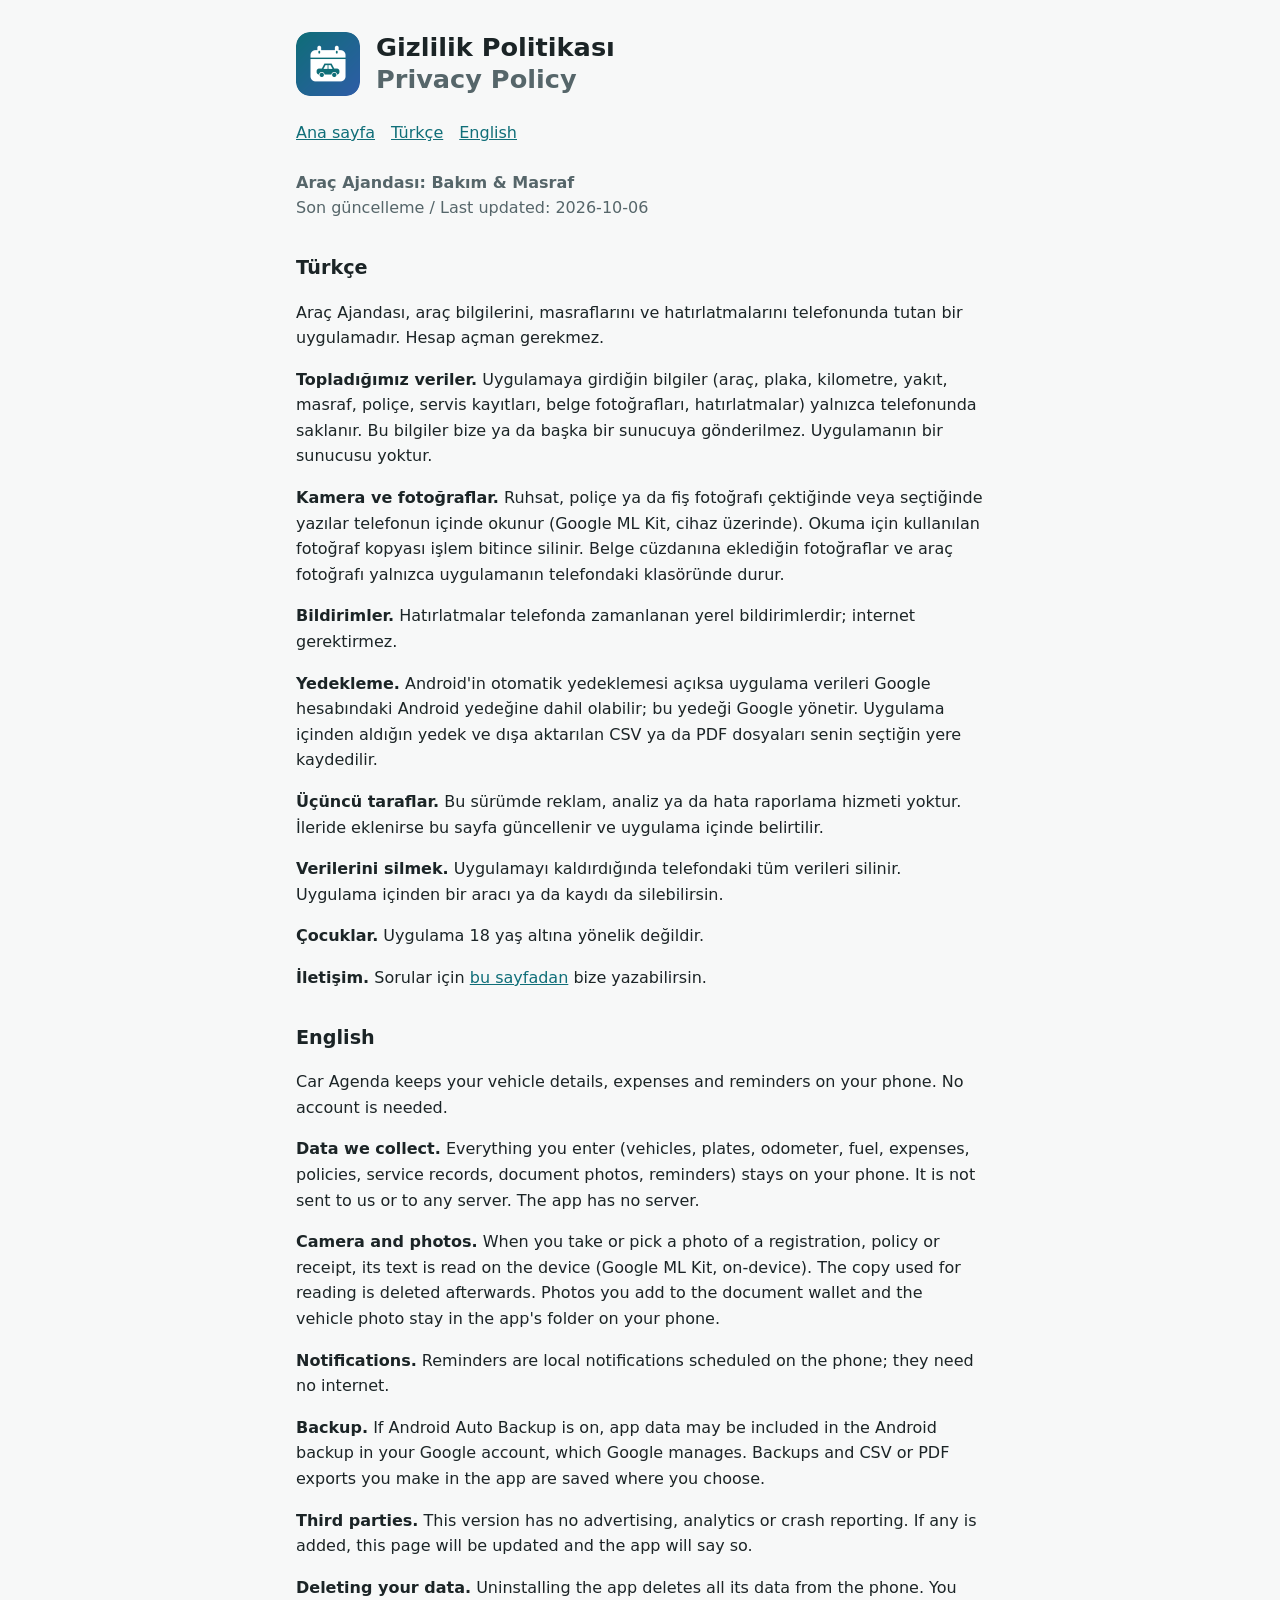
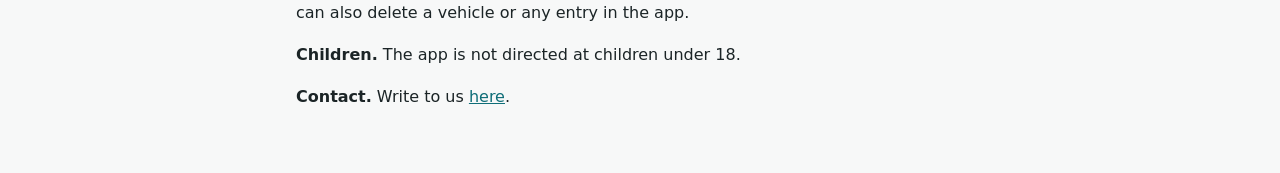
==== privacy.html @ 0fa8fcc1 "Add the app page, privacy policy and published rules Co-Authored-By: Claude Opus 5.5 (1M context) <n" ====
<!doctype html>
<html lang="tr">
<head>
<meta charset="utf-8">
<meta name="viewport" content="width=device-width, initial-scale=1">
<title>Gizlilik Politikası</title>
<meta name="description" content="Araç Ajandası: Bakım &amp; Masraf gizlilik politikası / privacy policy.">
<link rel="icon" href="assets/icon.png">
<link rel="stylesheet" href="assets/style.css">
</head>
<body>
<main>
  <header>
    <img src="assets/icon.png" alt="">
    <h1>Gizlilik Politikası<br><span class="muted">Privacy Policy</span></h1>
  </header>
  <nav><a href="./">Ana sayfa</a><a href="#tr">Türkçe</a><a href="#en">English</a></nav>
  <p class="muted"><strong>Araç Ajandası: Bakım &amp; Masraf</strong><br>Son güncelleme / Last updated: 2026-10-06</p>

  <h2 id="tr">Türkçe</h2>
  <p>Araç Ajandası, araç bilgilerini, masraflarını ve hatırlatmalarını telefonunda tutan bir uygulamadır. Hesap açman gerekmez.</p>
  <p><strong>Topladığımız veriler.</strong> Uygulamaya girdiğin bilgiler (araç, plaka, kilometre, yakıt, masraf, poliçe, servis kayıtları, belge fotoğrafları, hatırlatmalar) yalnızca telefonunda saklanır. Bu bilgiler bize ya da başka bir sunucuya gönderilmez. Uygulamanın bir sunucusu yoktur.</p>
  <p><strong>Kamera ve fotoğraflar.</strong> Ruhsat, poliçe ya da fiş fotoğrafı çektiğinde veya seçtiğinde yazılar telefonun içinde okunur (Google ML Kit, cihaz üzerinde). Okuma için kullanılan fotoğraf kopyası işlem bitince silinir. Belge cüzdanına eklediğin fotoğraflar ve araç fotoğrafı yalnızca uygulamanın telefondaki klasöründe durur.</p>
  <p><strong>Bildirimler.</strong> Hatırlatmalar telefonda zamanlanan yerel bildirimlerdir; internet gerektirmez.</p>
  <p><strong>Yedekleme.</strong> Android'in otomatik yedeklemesi açıksa uygulama verileri Google hesabındaki Android yedeğine dahil olabilir; bu yedeği Google yönetir. Uygulama içinden aldığın yedek ve dışa aktarılan CSV ya da PDF dosyaları senin seçtiğin yere kaydedilir.</p>
  <p><strong>Üçüncü taraflar.</strong> Bu sürümde reklam, analiz ya da hata raporlama hizmeti yoktur. İleride eklenirse bu sayfa güncellenir ve uygulama içinde belirtilir.</p>
  <p><strong>Verilerini silmek.</strong> Uygulamayı kaldırdığında telefondaki tüm verileri silinir. Uygulama içinden bir aracı ya da kaydı da silebilirsin.</p>
  <p><strong>Çocuklar.</strong> Uygulama 18 yaş altına yönelik değildir.</p>
  <p><strong>İletişim.</strong> Sorular için <a href="https://github.com/kaanonur/car-agenda-site/issues">bu sayfadan</a> bize yazabilirsin.</p>

  <h2 id="en">English</h2>
  <p>Car Agenda keeps your vehicle details, expenses and reminders on your phone. No account is needed.</p>
  <p><strong>Data we collect.</strong> Everything you enter (vehicles, plates, odometer, fuel, expenses, policies, service records, document photos, reminders) stays on your phone. It is not sent to us or to any server. The app has no server.</p>
  <p><strong>Camera and photos.</strong> When you take or pick a photo of a registration, policy or receipt, its text is read on the device (Google ML Kit, on-device). The copy used for reading is deleted afterwards. Photos you add to the document wallet and the vehicle photo stay in the app's folder on your phone.</p>
  <p><strong>Notifications.</strong> Reminders are local notifications scheduled on the phone; they need no internet.</p>
  <p><strong>Backup.</strong> If Android Auto Backup is on, app data may be included in the Android backup in your Google account, which Google manages. Backups and CSV or PDF exports you make in the app are saved where you choose.</p>
  <p><strong>Third parties.</strong> This version has no advertising, analytics or crash reporting. If any is added, this page will be updated and the app will say so.</p>
  <p><strong>Deleting your data.</strong> Uninstalling the app deletes all its data from the phone. You can also delete a vehicle or any entry in the app.</p>
  <p><strong>Children.</strong> The app is not directed at children under 18.</p>
  <p><strong>Contact.</strong> Write to us <a href="https://github.com/kaanonur/car-agenda-site/issues">here</a>.</p>
</main>
</body>
</html>
---- assets/style.css ----
:root {
  --bg: #f7f8f8;
  --surface: #ffffff;
  --text: #1b2426;
  --muted: #56666a;
  --accent: #0f6e78;
  --border: #dde3e4;
}
@media (prefers-color-scheme: dark) {
  :root {
    --bg: #111718;
    --surface: #182022;
    --text: #e6ecec;
    --muted: #9aaaad;
    --accent: #5fbcc6;
    --border: #2a3537;
  }
}
* { box-sizing: border-box; }
body {
  margin: 0;
  background: var(--bg);
  color: var(--text);
  font: 16px/1.6 system-ui, -apple-system, "Segoe UI", Roboto, sans-serif;
}
main { max-width: 720px; margin: 0 auto; padding: 32px 16px 48px; }
header { display: flex; align-items: center; gap: 16px; margin-bottom: 24px; }
header img { width: 64px; height: 64px; border-radius: 14px; }
h1 { font-size: 1.6rem; line-height: 1.25; margin: 0; }
h2 { font-size: 1.2rem; margin: 32px 0 8px; }
p, li { color: var(--text); }
.muted { color: var(--muted); }
a { color: var(--accent); }
nav { display: flex; flex-wrap: wrap; gap: 8px 16px; margin: 0 0 24px; }
.card {
  background: var(--surface);
  border: 1px solid var(--border);
  border-radius: 12px;
  padding: 16px 20px;
}
ul { padding-left: 20px; }
footer { margin-top: 40px; font-size: 0.9rem; color: var(--muted); }
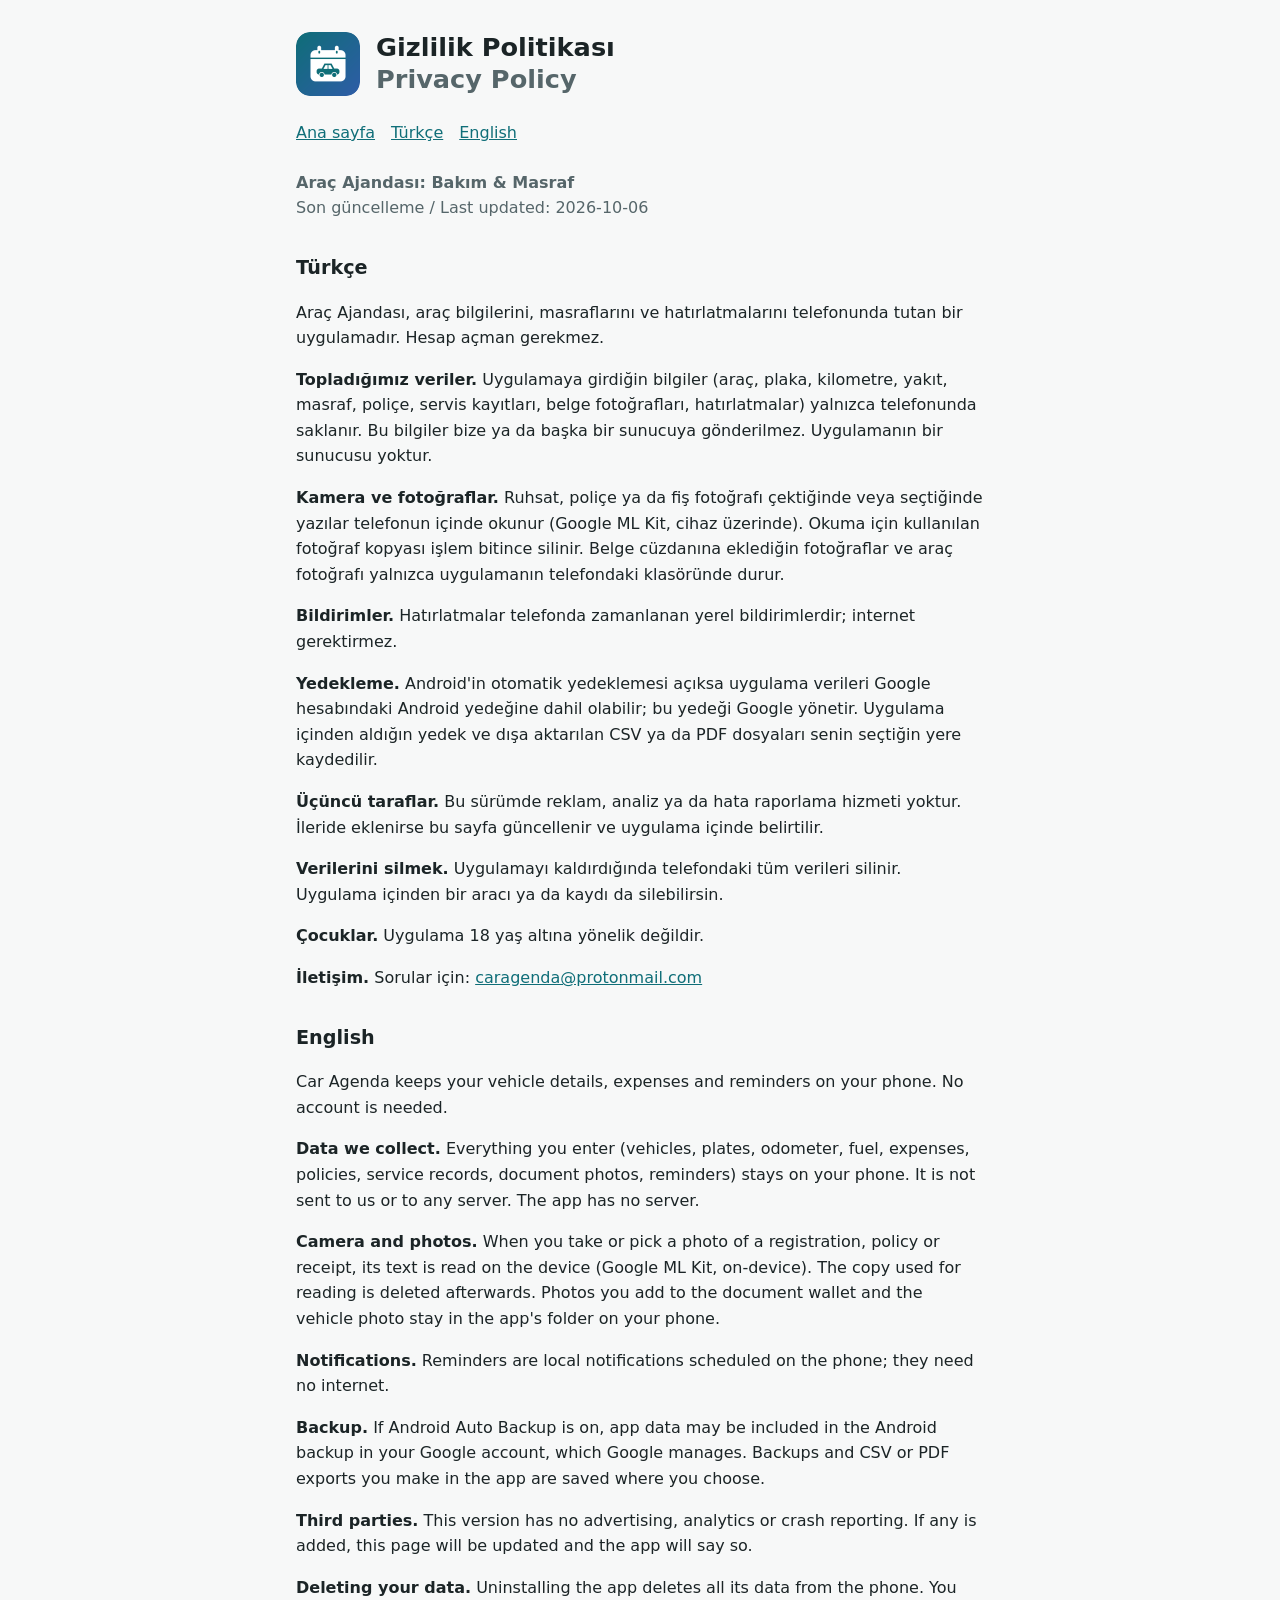
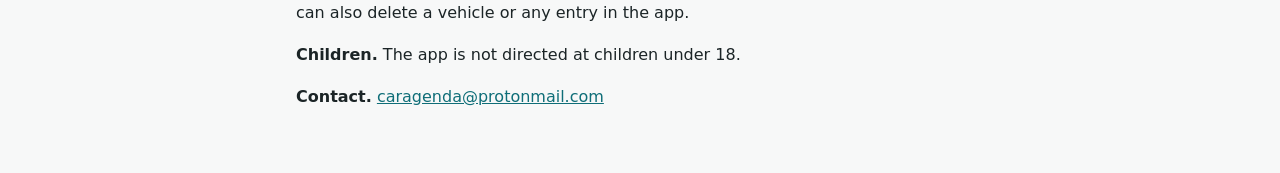
==== commit b3a01bd8: "Add the support email Co-Authored-By: Claude Opus 5.5 (1M context) <noreply@anthropic.com> Claude-Se" ====
--- a/privacy.html
+++ b/privacy.html
@@ -26,7 +26,7 @@
   <p><strong>Üçüncü taraflar.</strong> Bu sürümde reklam, analiz ya da hata raporlama hizmeti yoktur. İleride eklenirse bu sayfa güncellenir ve uygulama içinde belirtilir.</p>
   <p><strong>Verilerini silmek.</strong> Uygulamayı kaldırdığında telefondaki tüm verileri silinir. Uygulama içinden bir aracı ya da kaydı da silebilirsin.</p>
   <p><strong>Çocuklar.</strong> Uygulama 18 yaş altına yönelik değildir.</p>
-  <p><strong>İletişim.</strong> Sorular için <a href="https://github.com/kaanonur/car-agenda-site/issues">bu sayfadan</a> bize yazabilirsin.</p>
+  <p><strong>İletişim.</strong> Sorular için: <a href="mailto:caragenda@protonmail.com">caragenda@protonmail.com</a></p>
 
   <h2 id="en">English</h2>
   <p>Car Agenda keeps your vehicle details, expenses and reminders on your phone. No account is needed.</p>
@@ -37,7 +37,7 @@
   <p><strong>Third parties.</strong> This version has no advertising, analytics or crash reporting. If any is added, this page will be updated and the app will say so.</p>
   <p><strong>Deleting your data.</strong> Uninstalling the app deletes all its data from the phone. You can also delete a vehicle or any entry in the app.</p>
   <p><strong>Children.</strong> The app is not directed at children under 18.</p>
-  <p><strong>Contact.</strong> Write to us <a href="https://github.com/kaanonur/car-agenda-site/issues">here</a>.</p>
+  <p><strong>Contact.</strong> <a href="mailto:caragenda@protonmail.com">caragenda@protonmail.com</a></p>
 </main>
 </body>
 </html>
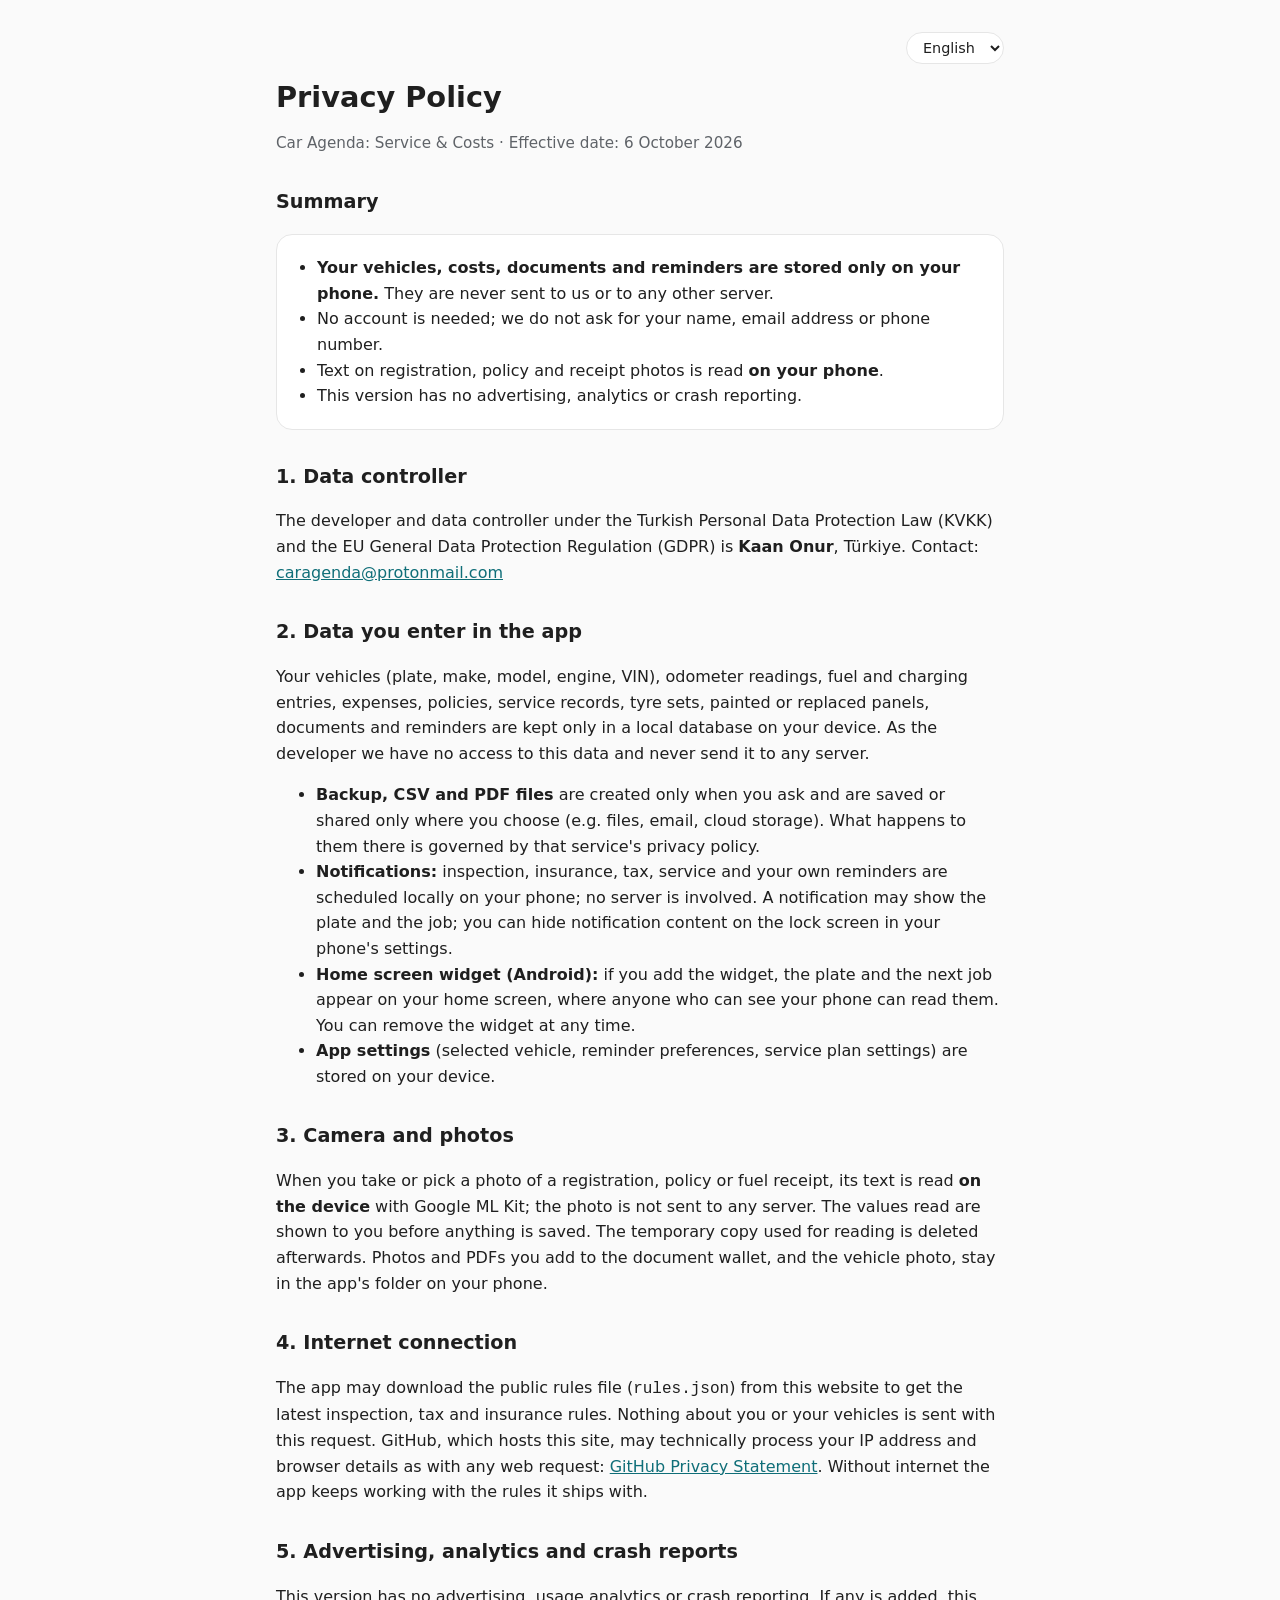
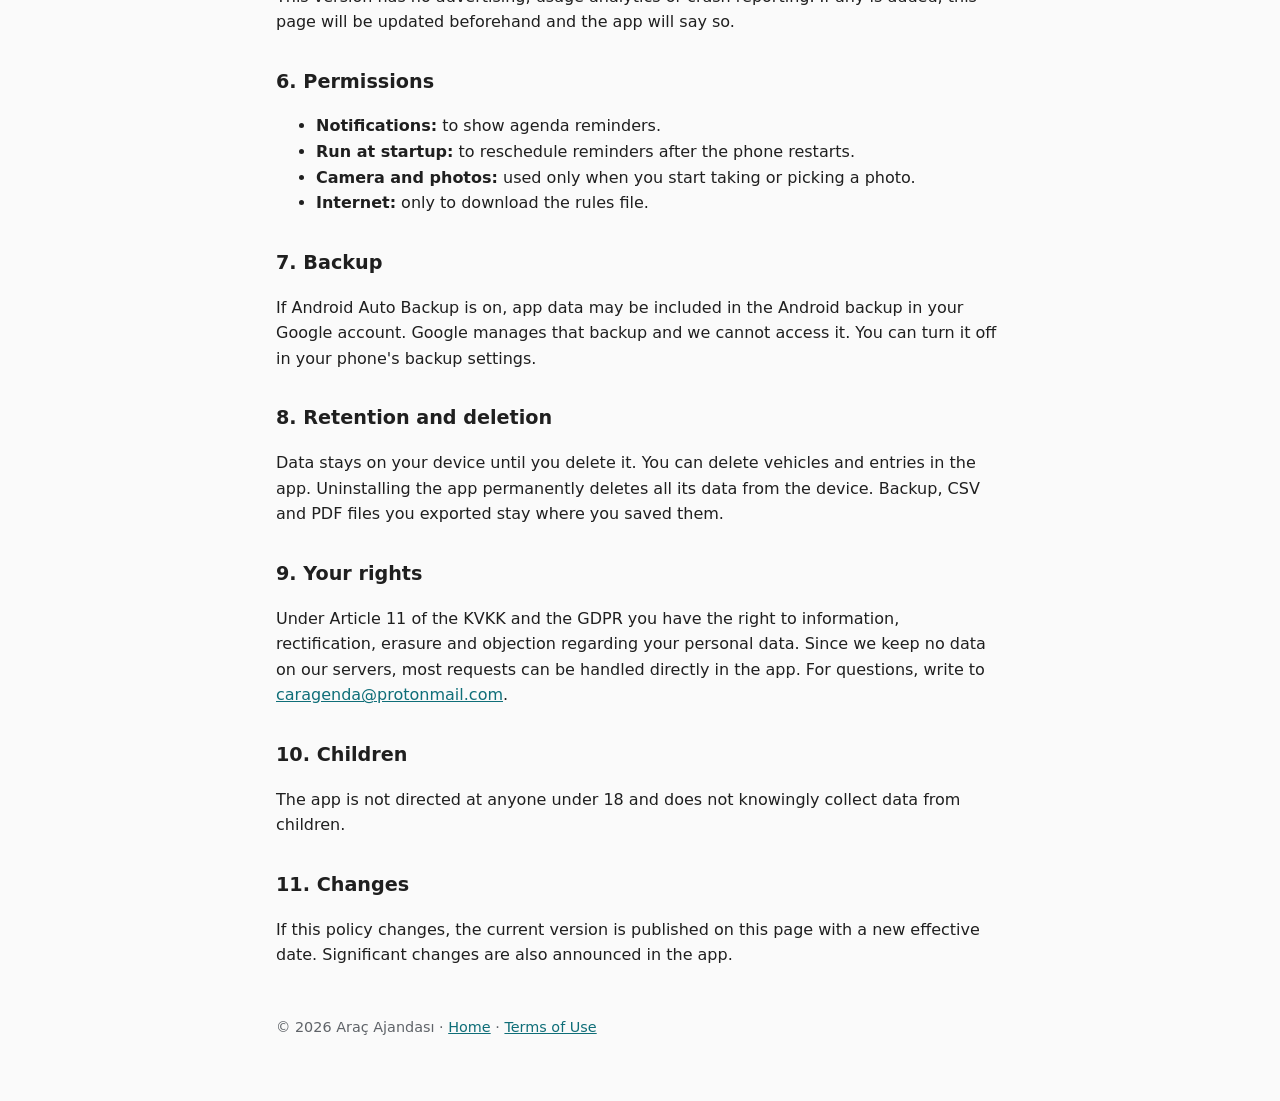
==== commit a56b5d9a: "Match the Pressure Diary site layout and add terms of use Co-Authored-By: Claude Opus 5.5 (1M contex" ====
--- a/privacy.html
+++ b/privacy.html
@@ -1,43 +1,170 @@
 <!doctype html>
-<html lang="tr">
+<html lang="tr" data-title-tr="Gizlilik Politikası — Araç Ajandası" data-title-en="Privacy Policy — Car Agenda">
 <head>
-<meta charset="utf-8">
-<meta name="viewport" content="width=device-width, initial-scale=1">
-<title>Gizlilik Politikası</title>
-<meta name="description" content="Araç Ajandası: Bakım &amp; Masraf gizlilik politikası / privacy policy.">
-<link rel="icon" href="assets/icon.png">
-<link rel="stylesheet" href="assets/style.css">
+  <meta charset="utf-8">
+  <meta name="viewport" content="width=device-width, initial-scale=1">
+  <title>Gizlilik Politikası · Privacy Policy — Araç Ajandası / Car Agenda</title>
+  <link rel="icon" href="icon.png">
+  <link rel="stylesheet" href="style.css">
+  <script src="lang.js" defer></script>
 </head>
 <body>
 <main>
-  <header>
-    <img src="assets/icon.png" alt="">
-    <h1>Gizlilik Politikası<br><span class="muted">Privacy Policy</span></h1>
-  </header>
-  <nav><a href="./">Ana sayfa</a><a href="#tr">Türkçe</a><a href="#en">English</a></nav>
-  <p class="muted"><strong>Araç Ajandası: Bakım &amp; Masraf</strong><br>Son güncelleme / Last updated: 2026-10-06</p>
+  <div class="topbar">
+    <select class="lang-select" data-lang-select aria-label="Language / Dil">
+      <option value="tr">Türkçe</option>
+      <option value="en">English</option>
+    </select>
+  </div>
+  <h1><span data-lang="tr">Gizlilik Politikası</span><span data-lang="en">Privacy Policy</span></h1>
+  <p class="muted" data-lang="tr">Araç Ajandası: Bakım &amp; Masraf · Yürürlük tarihi: 06.10.2026</p>
+  <p class="muted" data-lang="en">Car Agenda: Service &amp; Costs · Effective date: 6 October 2026</p>
 
-  <h2 id="tr">Türkçe</h2>
-  <p>Araç Ajandası, araç bilgilerini, masraflarını ve hatırlatmalarını telefonunda tutan bir uygulamadır. Hesap açman gerekmez.</p>
-  <p><strong>Topladığımız veriler.</strong> Uygulamaya girdiğin bilgiler (araç, plaka, kilometre, yakıt, masraf, poliçe, servis kayıtları, belge fotoğrafları, hatırlatmalar) yalnızca telefonunda saklanır. Bu bilgiler bize ya da başka bir sunucuya gönderilmez. Uygulamanın bir sunucusu yoktur.</p>
-  <p><strong>Kamera ve fotoğraflar.</strong> Ruhsat, poliçe ya da fiş fotoğrafı çektiğinde veya seçtiğinde yazılar telefonun içinde okunur (Google ML Kit, cihaz üzerinde). Okuma için kullanılan fotoğraf kopyası işlem bitince silinir. Belge cüzdanına eklediğin fotoğraflar ve araç fotoğrafı yalnızca uygulamanın telefondaki klasöründe durur.</p>
-  <p><strong>Bildirimler.</strong> Hatırlatmalar telefonda zamanlanan yerel bildirimlerdir; internet gerektirmez.</p>
-  <p><strong>Yedekleme.</strong> Android'in otomatik yedeklemesi açıksa uygulama verileri Google hesabındaki Android yedeğine dahil olabilir; bu yedeği Google yönetir. Uygulama içinden aldığın yedek ve dışa aktarılan CSV ya da PDF dosyaları senin seçtiğin yere kaydedilir.</p>
-  <p><strong>Üçüncü taraflar.</strong> Bu sürümde reklam, analiz ya da hata raporlama hizmeti yoktur. İleride eklenirse bu sayfa güncellenir ve uygulama içinde belirtilir.</p>
-  <p><strong>Verilerini silmek.</strong> Uygulamayı kaldırdığında telefondaki tüm verileri silinir. Uygulama içinden bir aracı ya da kaydı da silebilirsin.</p>
-  <p><strong>Çocuklar.</strong> Uygulama 18 yaş altına yönelik değildir.</p>
-  <p><strong>İletişim.</strong> Sorular için: <a href="mailto:caragenda@protonmail.com">caragenda@protonmail.com</a></p>
+  <!-- ===================================================== TÜRKÇE -->
+  <section id="tr" data-lang="tr">
+    <h2>Özet</h2>
+    <div class="card">
+      <ul>
+        <li><strong>Araç bilgilerin, masrafların, belgelerin ve hatırlatmaların yalnızca telefonunda saklanır.</strong> Bize veya başka bir sunucuya gönderilmez.</li>
+        <li>Hesap açman gerekmez; adını, e-postanı veya telefon numaranı istemeyiz.</li>
+        <li>Ruhsat, poliçe ve fiş fotoğraflarındaki yazılar <strong>telefonunun içinde</strong> okunur.</li>
+        <li>Bu sürümde reklam, analiz veya hata raporlama hizmeti yoktur.</li>
+      </ul>
+    </div>
 
-  <h2 id="en">English</h2>
-  <p>Car Agenda keeps your vehicle details, expenses and reminders on your phone. No account is needed.</p>
-  <p><strong>Data we collect.</strong> Everything you enter (vehicles, plates, odometer, fuel, expenses, policies, service records, document photos, reminders) stays on your phone. It is not sent to us or to any server. The app has no server.</p>
-  <p><strong>Camera and photos.</strong> When you take or pick a photo of a registration, policy or receipt, its text is read on the device (Google ML Kit, on-device). The copy used for reading is deleted afterwards. Photos you add to the document wallet and the vehicle photo stay in the app's folder on your phone.</p>
-  <p><strong>Notifications.</strong> Reminders are local notifications scheduled on the phone; they need no internet.</p>
-  <p><strong>Backup.</strong> If Android Auto Backup is on, app data may be included in the Android backup in your Google account, which Google manages. Backups and CSV or PDF exports you make in the app are saved where you choose.</p>
-  <p><strong>Third parties.</strong> This version has no advertising, analytics or crash reporting. If any is added, this page will be updated and the app will say so.</p>
-  <p><strong>Deleting your data.</strong> Uninstalling the app deletes all its data from the phone. You can also delete a vehicle or any entry in the app.</p>
-  <p><strong>Children.</strong> The app is not directed at children under 18.</p>
-  <p><strong>Contact.</strong> <a href="mailto:caragenda@protonmail.com">caragenda@protonmail.com</a></p>
+    <h2>1. Veri sorumlusu</h2>
+    <p>Uygulamanın geliştiricisi ve 6698 sayılı Kişisel Verilerin Korunması Kanunu (KVKK) ile Avrupa Birliği Genel Veri Koruma Tüzüğü (GDPR) kapsamında veri sorumlusu:
+      <strong>Kaan Onur</strong>, Türkiye. İletişim: <a href="mailto:caragenda@protonmail.com">caragenda@protonmail.com</a></p>
+
+    <h2>2. Uygulamada girdiğin veriler</h2>
+    <p>Araçların (plaka, marka, model, motor, şasi numarası), kilometre okumaları, yakıt ve şarj kayıtları, masraflar, poliçeler, servis kayıtları, lastik takımları,
+      boya ve değişen parça bilgileri, belgeler ve hatırlatmalar yalnızca cihazındaki yerel veritabanında tutulur.
+      Geliştirici olarak bu verilere erişimimiz yoktur ve bunları hiçbir sunucuya göndermeyiz.</p>
+    <ul>
+      <li><strong>Yedek, CSV ve PDF dosyaları:</strong> Yalnızca sen oluşturduğunda ve senin seçtiğin yere (ör. dosyalar, e-posta, bulut depolama) kaydedilir veya paylaşılır.
+        Bu dosyaların sonrasında nasıl işlendiği, seçtiğin hizmetin kendi gizlilik politikasına tabidir.</li>
+      <li><strong>Bildirimler:</strong> Muayene, sigorta, vergi, bakım ve kendi hatırlatmaların telefonunda yerel olarak planlanır; bir sunucu kullanılmaz.
+        Bildirimde plaka ve işin adı görünebilir; kilit ekranında görünmesini telefonunun bildirim ayarlarından kapatabilirsin.</li>
+      <li><strong>Ana ekran widget'ı (Android):</strong> Widget'ı eklersen plaka ve sıradaki iş ana ekranında görünür; telefonunu görebilen herkes bu bilgiyi görebilir.
+        Widget'ı istediğin zaman kaldırabilirsin.</li>
+      <li><strong>Uygulama ayarları</strong> (seçili araç, hatırlatma tercihleri, bakım planı ayarları) cihazında saklanır.</li>
+    </ul>
+
+    <h2>3. Kamera ve fotoğraflar</h2>
+    <p>Ruhsat, poliçe ya da yakıt fişi fotoğrafı çektiğinde veya galeriden seçtiğinde, üzerindeki yazılar Google ML Kit ile <strong>cihaz üzerinde</strong> okunur; fotoğraf bir sunucuya gönderilmez.
+      Okunan değerler kaydedilmeden önce sana gösterilir. Okuma için kullanılan geçici kopya işlem bitince silinir.
+      Belge cüzdanına eklediğin fotoğraflar ve PDF'ler ile araç fotoğrafı yalnızca uygulamanın telefondaki klasöründe durur.</p>
+
+    <h2>4. İnternet bağlantısı</h2>
+    <p>Uygulama, muayene, vergi ve sigorta kurallarının güncel halini almak için bu web sitesindeki herkese açık kural dosyasını (<code>rules.json</code>) indirebilir.
+      Bu istek sırasında senden veya araçlarından hiçbir bilgi gönderilmez. Siteyi barındıran GitHub, her web isteğinde olduğu gibi IP adresini ve tarayıcı bilgisini teknik olarak işleyebilir:
+      <a href="https://docs.github.com/site-policy/privacy-policies/github-general-privacy-statement">GitHub Gizlilik Bildirimi</a>.
+      İnternet yoksa uygulama, içindeki kurallarla çalışmaya devam eder.</p>
+
+    <h2>5. Reklam, analiz ve hata raporları</h2>
+    <p>Bu sürümde reklam, kullanım analizi veya hata raporlama hizmeti yoktur. İleride eklenirse bu sayfa önceden güncellenir ve uygulama içinde duyurulur.</p>
+
+    <h2>6. İzinler</h2>
+    <ul>
+      <li><strong>Bildirimler:</strong> Ajanda hatırlatmalarını göstermek için.</li>
+      <li><strong>Yeniden başlatma sonrası çalışma:</strong> Telefon yeniden başladığında hatırlatmaları yeniden planlamak için.</li>
+      <li><strong>Kamera ve fotoğraflar:</strong> Yalnızca sen fotoğraf çekmeyi veya seçmeyi başlattığında kullanılır.</li>
+      <li><strong>İnternet:</strong> Yalnızca kural dosyasını indirmek için.</li>
+    </ul>
+
+    <h2>7. Yedekleme</h2>
+    <p>Android'in otomatik yedeklemesi açıksa uygulama verileri, Google hesabındaki Android yedeğine dahil olabilir; bu yedeği Google yönetir ve biz erişemeyiz.
+      Bunu telefonunun yedekleme ayarlarından kapatabilirsin.</p>
+
+    <h2>8. Saklama süresi ve silme</h2>
+    <p>Veriler sen silene kadar cihazında kalır. Araçları ve kayıtları uygulama içinden tek tek silebilirsin.
+      Uygulamayı kaldırdığında cihazdaki tüm uygulama verileri kalıcı olarak silinir. Senin dışa aktardığın yedek, CSV ve PDF dosyaları ise kaydettiğin yerde kalır.</p>
+
+    <h2>9. Hakların</h2>
+    <p>KVKK'nın 11. maddesi ve GDPR kapsamında kişisel verilerine ilişkin bilgi alma, düzeltme, silme ve itiraz haklarına sahipsin.
+      Verilerini sunucularımızda tutmadığımız için bu talepler çoğunlukla doğrudan uygulama içinden karşılanabilir.
+      Sorular için bize <a href="mailto:caragenda@protonmail.com">caragenda@protonmail.com</a> adresinden ulaşabilirsin.</p>
+
+    <h2>10. Çocuklar</h2>
+    <p>Uygulama 18 yaşından küçüklere yönelik değildir ve bilerek çocuklardan veri toplamaz.</p>
+
+    <h2>11. Değişiklikler</h2>
+    <p>Bu politika değişirse güncel hali bu sayfada yayınlanır ve yürürlük tarihi güncellenir. Önemli değişiklikler uygulama içinde de duyurulur.</p>
+  </section>
+
+  <!-- ===================================================== ENGLISH -->
+  <section id="en" data-lang="en">
+    <h2>Summary</h2>
+    <div class="card">
+      <ul>
+        <li><strong>Your vehicles, costs, documents and reminders are stored only on your phone.</strong> They are never sent to us or to any other server.</li>
+        <li>No account is needed; we do not ask for your name, email address or phone number.</li>
+        <li>Text on registration, policy and receipt photos is read <strong>on your phone</strong>.</li>
+        <li>This version has no advertising, analytics or crash reporting.</li>
+      </ul>
+    </div>
+
+    <h2>1. Data controller</h2>
+    <p>The developer and data controller under the Turkish Personal Data Protection Law (KVKK) and the EU General Data Protection Regulation (GDPR) is
+      <strong>Kaan Onur</strong>, Türkiye. Contact: <a href="mailto:caragenda@protonmail.com">caragenda@protonmail.com</a></p>
+
+    <h2>2. Data you enter in the app</h2>
+    <p>Your vehicles (plate, make, model, engine, VIN), odometer readings, fuel and charging entries, expenses, policies, service records, tyre sets,
+      painted or replaced panels, documents and reminders are kept only in a local database on your device.
+      As the developer we have no access to this data and never send it to any server.</p>
+    <ul>
+      <li><strong>Backup, CSV and PDF files</strong> are created only when you ask and are saved or shared only where you choose (e.g. files, email, cloud storage).
+        What happens to them there is governed by that service's privacy policy.</li>
+      <li><strong>Notifications:</strong> inspection, insurance, tax, service and your own reminders are scheduled locally on your phone; no server is involved.
+        A notification may show the plate and the job; you can hide notification content on the lock screen in your phone's settings.</li>
+      <li><strong>Home screen widget (Android):</strong> if you add the widget, the plate and the next job appear on your home screen, where anyone who can see your phone can read them.
+        You can remove the widget at any time.</li>
+      <li><strong>App settings</strong> (selected vehicle, reminder preferences, service plan settings) are stored on your device.</li>
+    </ul>
+
+    <h2>3. Camera and photos</h2>
+    <p>When you take or pick a photo of a registration, policy or fuel receipt, its text is read <strong>on the device</strong> with Google ML Kit; the photo is not sent to any server.
+      The values read are shown to you before anything is saved. The temporary copy used for reading is deleted afterwards.
+      Photos and PDFs you add to the document wallet, and the vehicle photo, stay in the app's folder on your phone.</p>
+
+    <h2>4. Internet connection</h2>
+    <p>The app may download the public rules file (<code>rules.json</code>) from this website to get the latest inspection, tax and insurance rules.
+      Nothing about you or your vehicles is sent with this request. GitHub, which hosts this site, may technically process your IP address and browser details as with any web request:
+      <a href="https://docs.github.com/site-policy/privacy-policies/github-general-privacy-statement">GitHub Privacy Statement</a>.
+      Without internet the app keeps working with the rules it ships with.</p>
+
+    <h2>5. Advertising, analytics and crash reports</h2>
+    <p>This version has no advertising, usage analytics or crash reporting. If any is added, this page will be updated beforehand and the app will say so.</p>
+
+    <h2>6. Permissions</h2>
+    <ul>
+      <li><strong>Notifications:</strong> to show agenda reminders.</li>
+      <li><strong>Run at startup:</strong> to reschedule reminders after the phone restarts.</li>
+      <li><strong>Camera and photos:</strong> used only when you start taking or picking a photo.</li>
+      <li><strong>Internet:</strong> only to download the rules file.</li>
+    </ul>
+
+    <h2>7. Backup</h2>
+    <p>If Android Auto Backup is on, app data may be included in the Android backup in your Google account. Google manages that backup and we cannot access it.
+      You can turn it off in your phone's backup settings.</p>
+
+    <h2>8. Retention and deletion</h2>
+    <p>Data stays on your device until you delete it. You can delete vehicles and entries in the app.
+      Uninstalling the app permanently deletes all its data from the device. Backup, CSV and PDF files you exported stay where you saved them.</p>
+
+    <h2>9. Your rights</h2>
+    <p>Under Article 11 of the KVKK and the GDPR you have the right to information, rectification, erasure and objection regarding your personal data.
+      Since we keep no data on our servers, most requests can be handled directly in the app.
+      For questions, write to <a href="mailto:caragenda@protonmail.com">caragenda@protonmail.com</a>.</p>
+
+    <h2>10. Children</h2>
+    <p>The app is not directed at anyone under 18 and does not knowingly collect data from children.</p>
+
+    <h2>11. Changes</h2>
+    <p>If this policy changes, the current version is published on this page with a new effective date. Significant changes are also announced in the app.</p>
+  </section>
+
+  <footer>© 2026 Araç Ajandası · <a href="./"><span data-lang="tr">Ana sayfa</span><span data-lang="en">Home</span></a> · <a href="terms.html"><span data-lang="tr">Kullanım Koşulları</span><span data-lang="en">Terms of Use</span></a></footer>
 </main>
 </body>
 </html>
--- a/style.css
+++ b/style.css
@@ -0,0 +1,56 @@
+:root {
+  --bg: #fafafa;
+  --surface: #ffffff;
+  --text: #1f1f1f;
+  --muted: #5f6368;
+  --accent: #0f6e78;
+  --border: #e6e6e6;
+}
+@media (prefers-color-scheme: dark) {
+  :root {
+    --bg: #121212;
+    --surface: #1e1e1e;
+    --text: #ececec;
+    --muted: #a8a8a8;
+    --accent: #5fbcc6;
+    --border: #2c2c2c;
+  }
+}
+* { box-sizing: border-box; }
+body {
+  margin: 0;
+  background: var(--bg);
+  color: var(--text);
+  font: 16px/1.6 system-ui, -apple-system, "Segoe UI", Roboto, sans-serif;
+}
+main { max-width: 760px; margin: 0 auto; padding: 32px 16px 64px; }
+a { color: var(--accent); }
+h1 { font-size: 1.8rem; line-height: 1.25; margin: 0 0 8px; }
+h2 { font-size: 1.2rem; margin: 32px 0 8px; }
+h3 { font-size: 1rem; margin: 20px 0 4px; }
+p, li { color: var(--text); }
+.muted { color: var(--muted); font-size: 0.95rem; }
+.card {
+  background: var(--surface);
+  border: 1px solid var(--border);
+  border-radius: 16px;
+  padding: 20px;
+  margin: 16px 0;
+}
+.app { display: flex; gap: 16px; align-items: center; }
+.app img { width: 72px; height: 72px; border-radius: 16px; flex: none; }
+.lang { display: flex; gap: 12px; margin: 16px 0 8px; font-size: 0.95rem; }
+table { width: 100%; border-collapse: collapse; font-size: 0.95rem; }
+th, td { text-align: left; padding: 8px; border-bottom: 1px solid var(--border); vertical-align: top; }
+footer { margin-top: 48px; color: var(--muted); font-size: 0.9rem; }
+.card > ul { margin: 0; padding-left: 20px; }
+
+/* One language at a time (see lang.js) */
+html[lang="tr"] [data-lang]:not([data-lang="tr"]) { display: none !important; }
+html[lang="en"] [data-lang]:not([data-lang="en"]) { display: none !important; }
+.topbar { display: flex; justify-content: flex-end; margin-bottom: 16px; }
+.lang-select {
+  font: inherit; font-size: 0.9rem; padding: 6px 12px; cursor: pointer;
+  border: 1px solid var(--border); border-radius: 999px;
+  background: var(--surface); color: var(--text);
+}
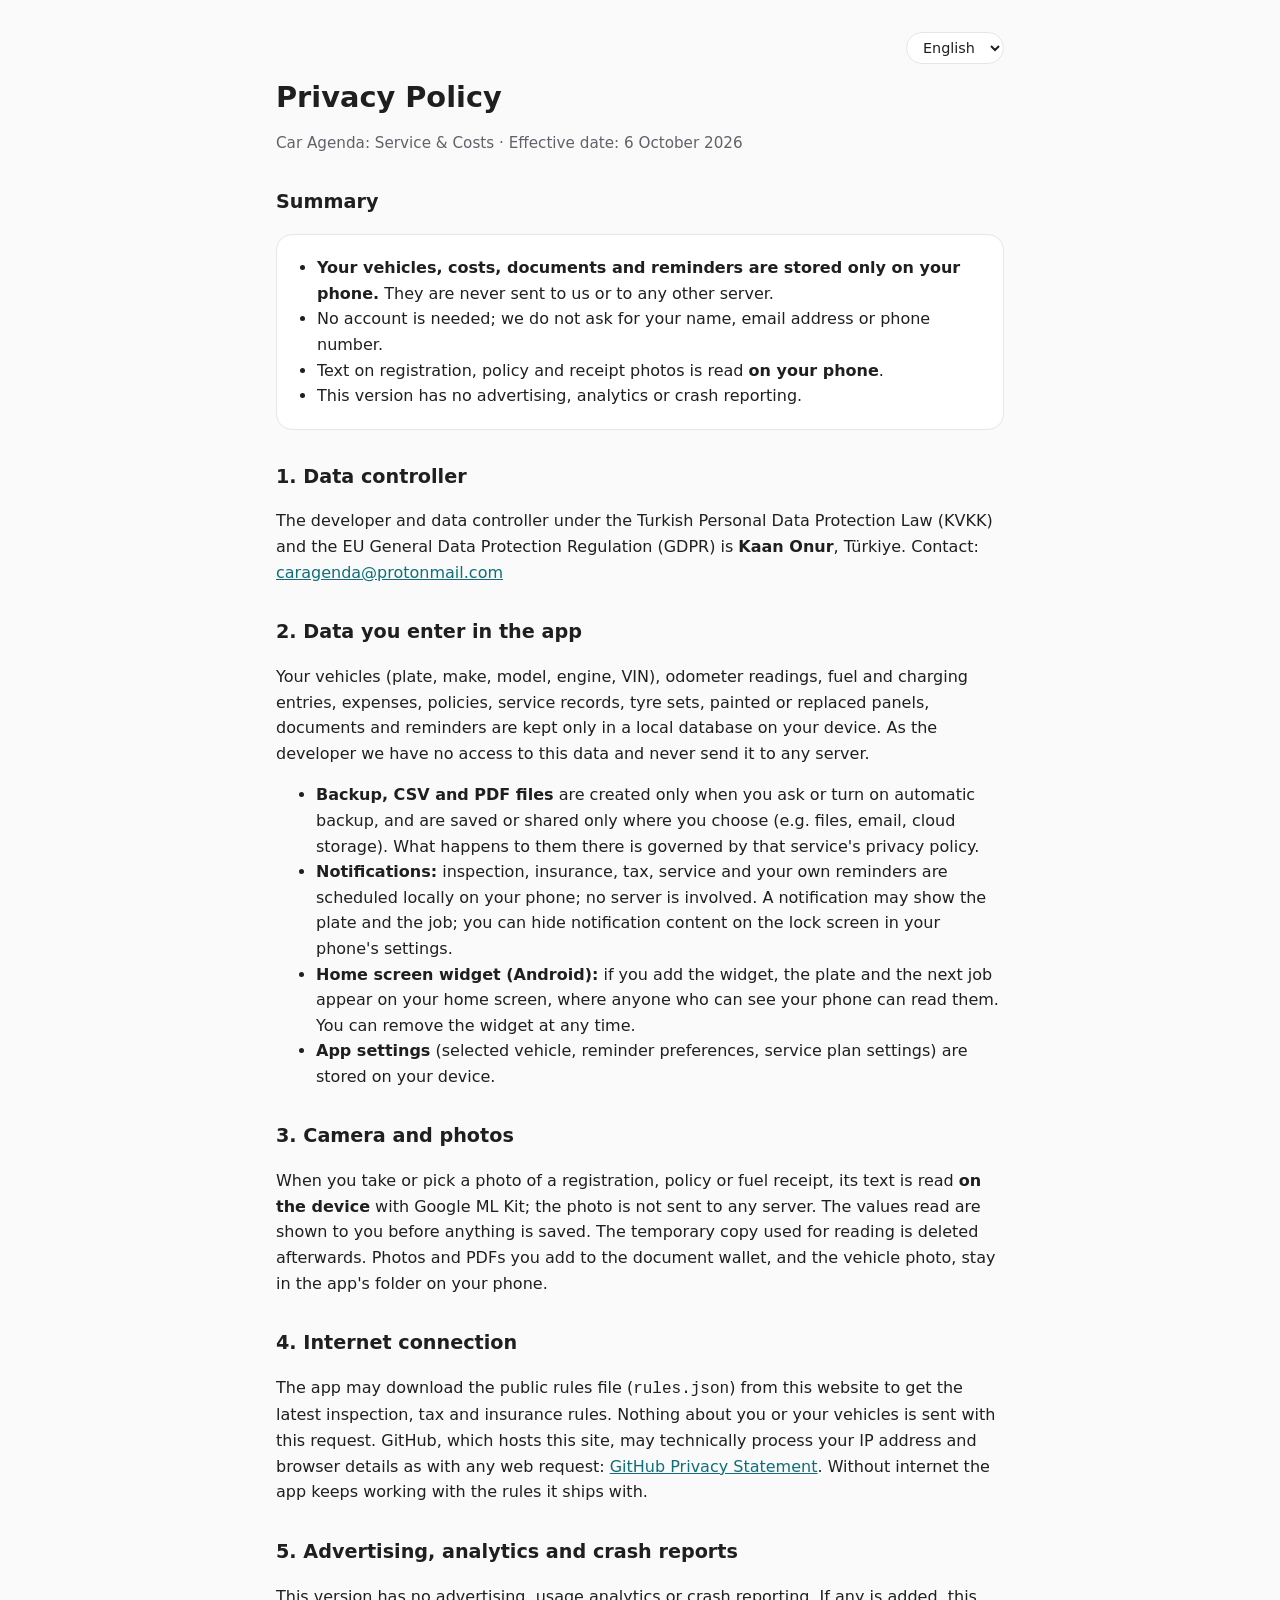
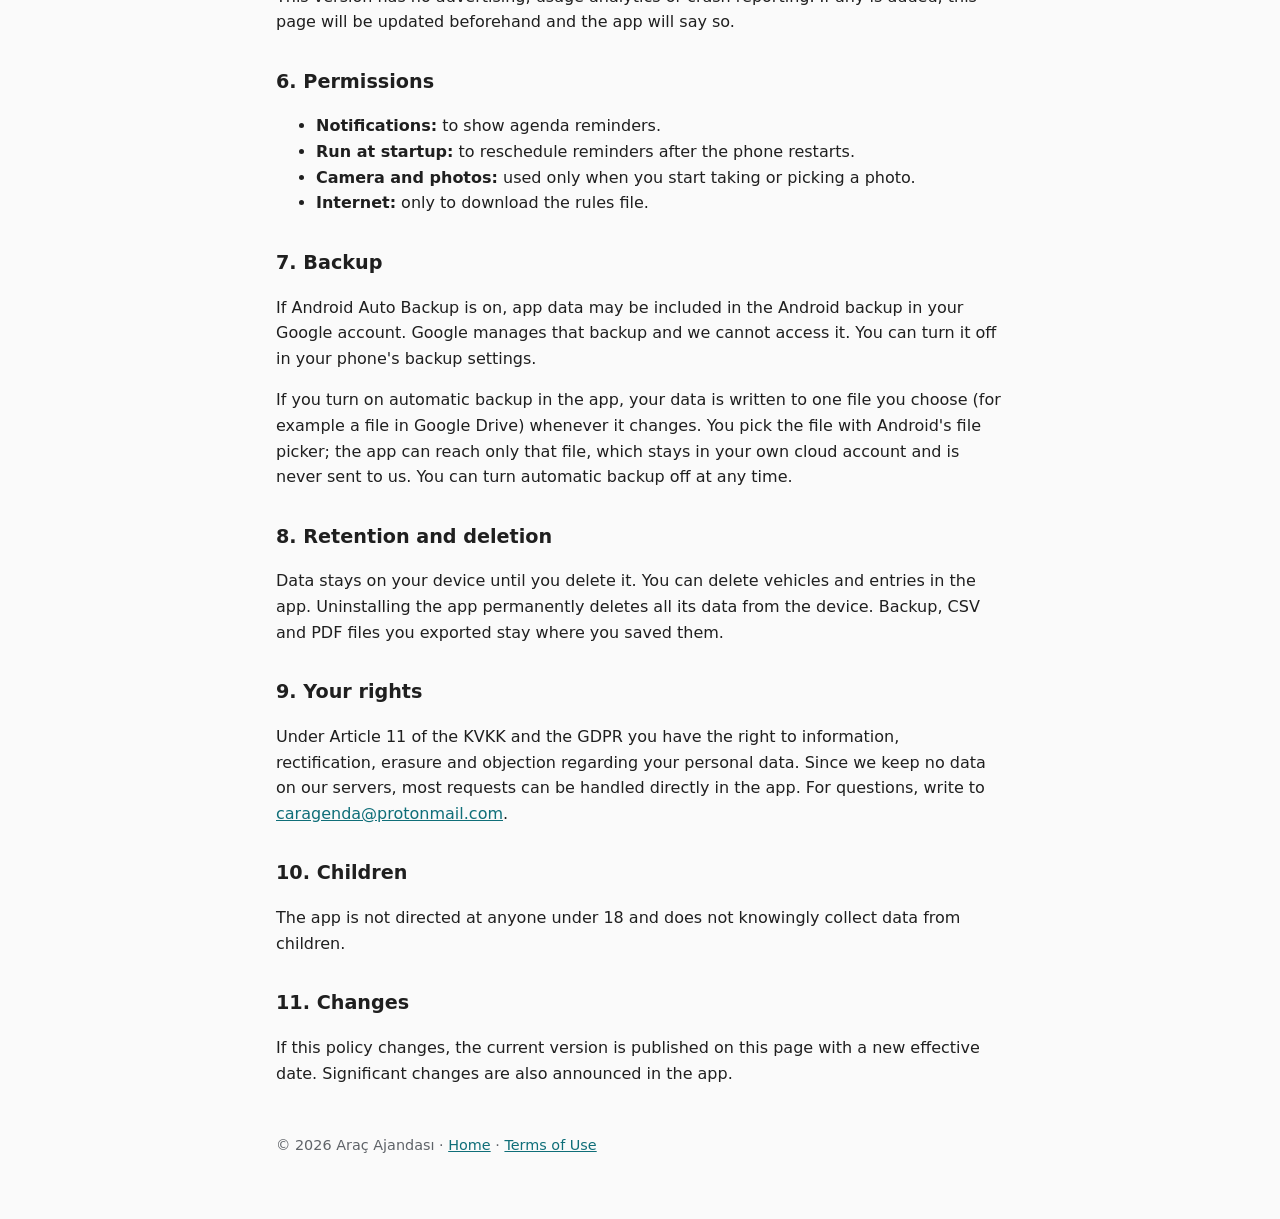
==== commit ff1761f5: "Describe the automatic backup in the privacy policy Co-Authored-By: Claude Opus 5.5 (1M context) <no" ====
--- a/privacy.html
+++ b/privacy.html
@@ -41,7 +41,7 @@
       boya ve değişen parça bilgileri, belgeler ve hatırlatmalar yalnızca cihazındaki yerel veritabanında tutulur.
       Geliştirici olarak bu verilere erişimimiz yoktur ve bunları hiçbir sunucuya göndermeyiz.</p>
     <ul>
-      <li><strong>Yedek, CSV ve PDF dosyaları:</strong> Yalnızca sen oluşturduğunda ve senin seçtiğin yere (ör. dosyalar, e-posta, bulut depolama) kaydedilir veya paylaşılır.
+      <li><strong>Yedek, CSV ve PDF dosyaları:</strong> Yalnızca sen oluşturduğunda ya da otomatik yedeği açtığında, senin seçtiğin yere (ör. dosyalar, e-posta, bulut depolama) kaydedilir veya paylaşılır.
         Bu dosyaların sonrasında nasıl işlendiği, seçtiğin hizmetin kendi gizlilik politikasına tabidir.</li>
       <li><strong>Bildirimler:</strong> Muayene, sigorta, vergi, bakım ve kendi hatırlatmaların telefonunda yerel olarak planlanır; bir sunucu kullanılmaz.
         Bildirimde plaka ve işin adı görünebilir; kilit ekranında görünmesini telefonunun bildirim ayarlarından kapatabilirsin.</li>
@@ -75,6 +75,8 @@
     <h2>7. Yedekleme</h2>
     <p>Android'in otomatik yedeklemesi açıksa uygulama verileri, Google hesabındaki Android yedeğine dahil olabilir; bu yedeği Google yönetir ve biz erişemeyiz.
       Bunu telefonunun yedekleme ayarlarından kapatabilirsin.</p>
+    <p>Uygulamadaki otomatik yedeği açarsan, verilerin değiştikçe senin seçtiğin tek bir dosyaya (ör. Google Drive'daki bir dosya) yazılır. Dosyayı Android'in dosya seçicisiyle sen seçersin;
+      uygulama yalnızca bu dosyaya erişir ve dosya senin bulut hesabında durur, bize gönderilmez. Otomatik yedeği istediğin zaman kapatabilirsin.</p>
 
     <h2>8. Saklama süresi ve silme</h2>
     <p>Veriler sen silene kadar cihazında kalır. Araçları ve kayıtları uygulama içinden tek tek silebilirsin.
@@ -113,7 +115,7 @@
       painted or replaced panels, documents and reminders are kept only in a local database on your device.
       As the developer we have no access to this data and never send it to any server.</p>
     <ul>
-      <li><strong>Backup, CSV and PDF files</strong> are created only when you ask and are saved or shared only where you choose (e.g. files, email, cloud storage).
+      <li><strong>Backup, CSV and PDF files</strong> are created only when you ask or turn on automatic backup, and are saved or shared only where you choose (e.g. files, email, cloud storage).
         What happens to them there is governed by that service's privacy policy.</li>
       <li><strong>Notifications:</strong> inspection, insurance, tax, service and your own reminders are scheduled locally on your phone; no server is involved.
         A notification may show the plate and the job; you can hide notification content on the lock screen in your phone's settings.</li>
@@ -147,6 +149,8 @@
     <h2>7. Backup</h2>
     <p>If Android Auto Backup is on, app data may be included in the Android backup in your Google account. Google manages that backup and we cannot access it.
       You can turn it off in your phone's backup settings.</p>
+    <p>If you turn on automatic backup in the app, your data is written to one file you choose (for example a file in Google Drive) whenever it changes. You pick the file with Android's file picker;
+      the app can reach only that file, which stays in your own cloud account and is never sent to us. You can turn automatic backup off at any time.</p>
 
     <h2>8. Retention and deletion</h2>
     <p>Data stays on your device until you delete it. You can delete vehicles and entries in the app.
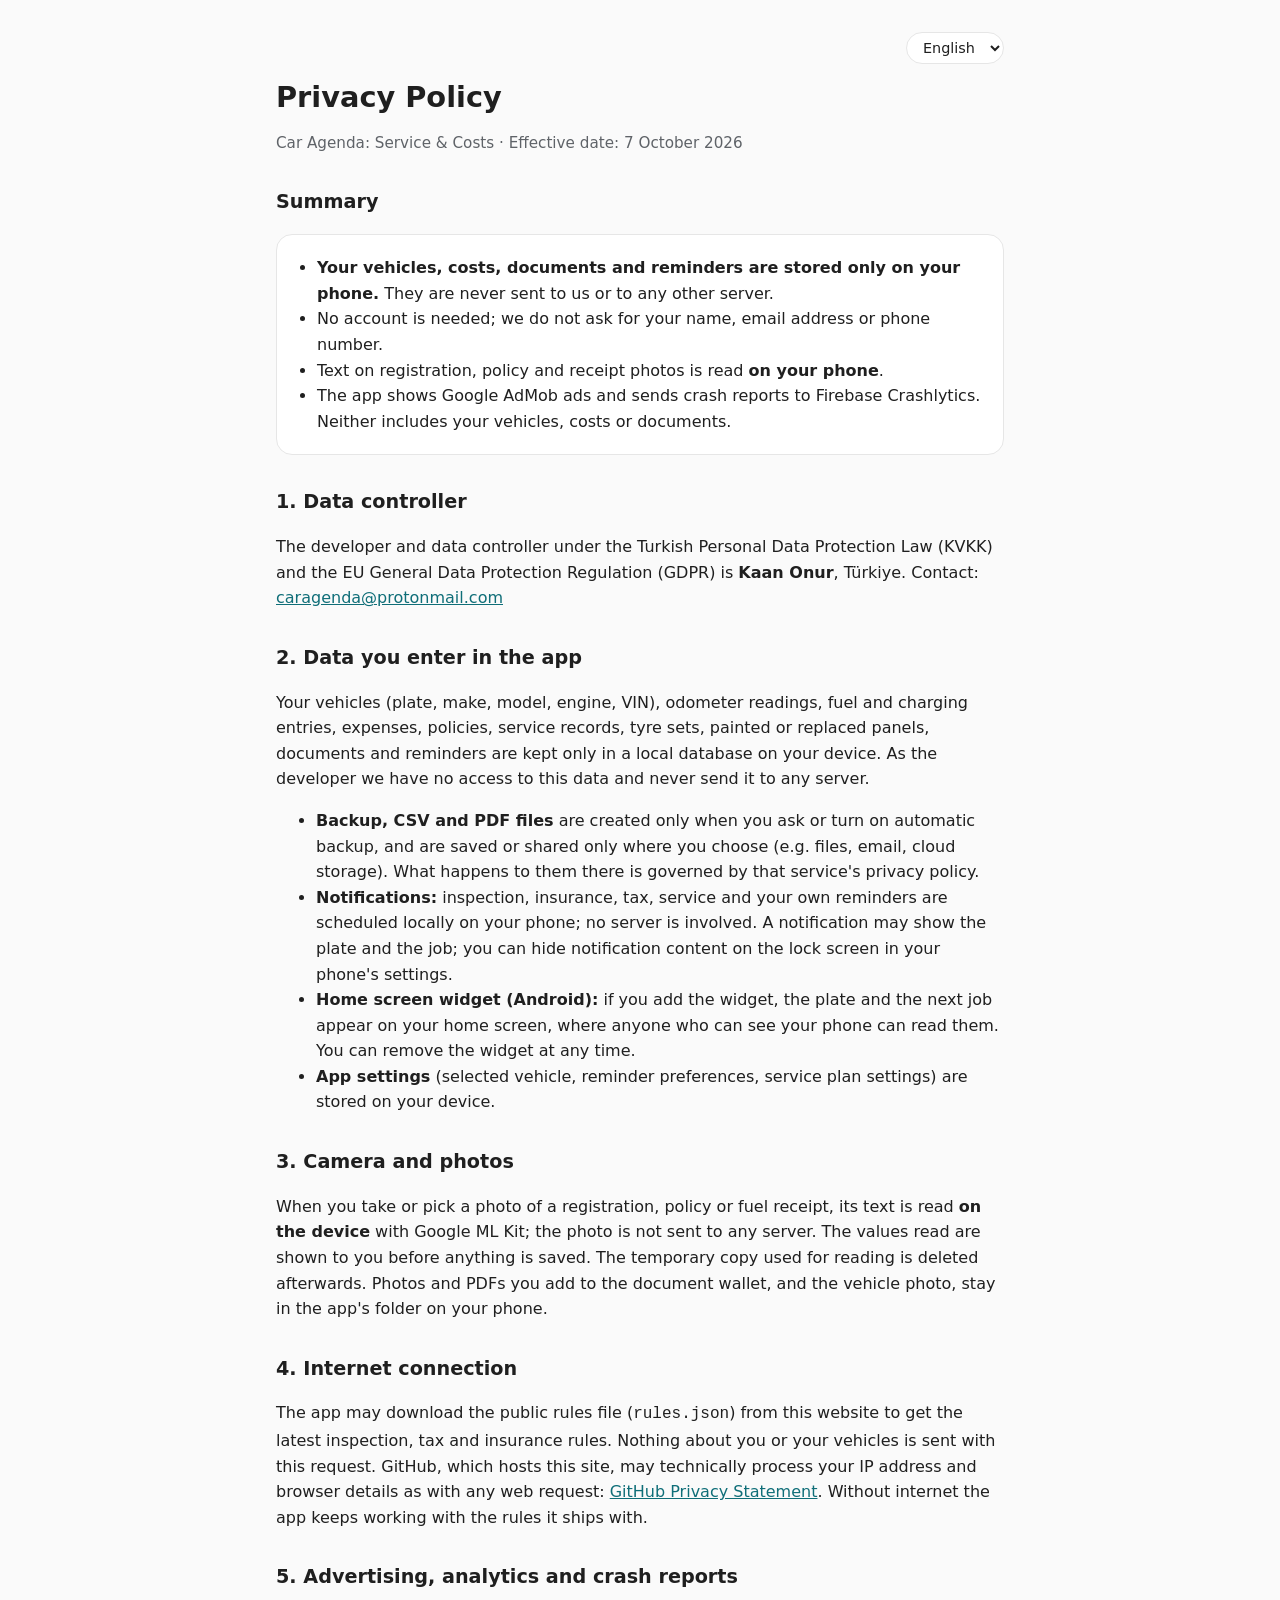
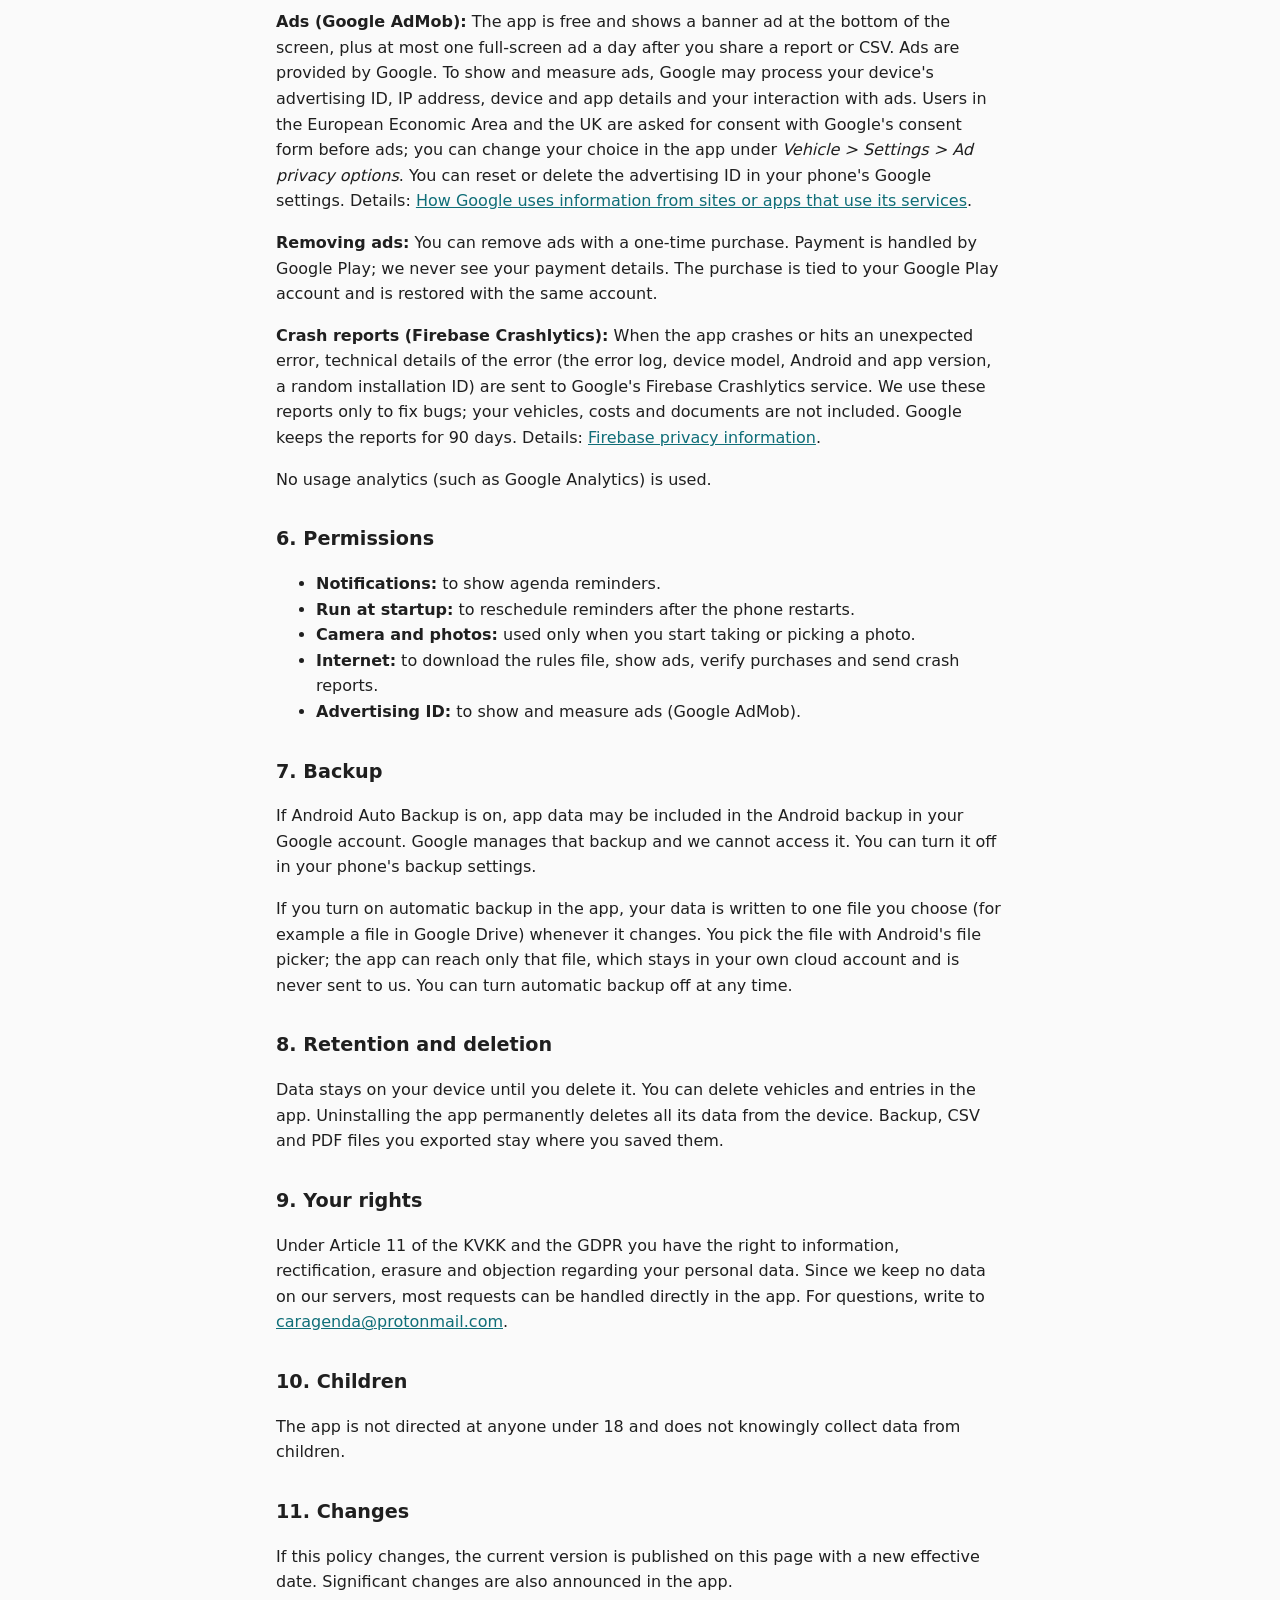
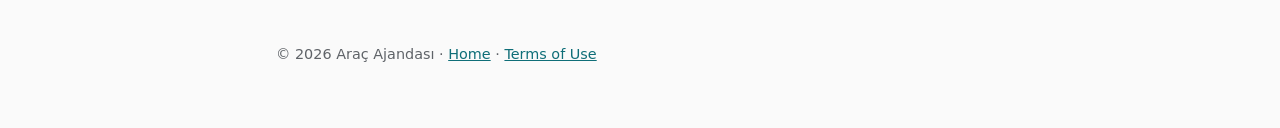
==== commit d86839ed: "Describe ads, the remove-ads purchase and crash reports; add app-ads.txt Co-Authored-By: Claude Opus" ====
--- a/privacy.html
+++ b/privacy.html
@@ -17,8 +17,8 @@
     </select>
   </div>
   <h1><span data-lang="tr">Gizlilik Politikası</span><span data-lang="en">Privacy Policy</span></h1>
-  <p class="muted" data-lang="tr">Araç Ajandası: Bakım &amp; Masraf · Yürürlük tarihi: 06.10.2026</p>
-  <p class="muted" data-lang="en">Car Agenda: Service &amp; Costs · Effective date: 6 October 2026</p>
+  <p class="muted" data-lang="tr">Araç Ajandası: Bakım &amp; Masraf · Yürürlük tarihi: 07.10.2026</p>
+  <p class="muted" data-lang="en">Car Agenda: Service &amp; Costs · Effective date: 7 October 2026</p>
 
   <!-- ===================================================== TÜRKÇE -->
   <section id="tr" data-lang="tr">
@@ -28,7 +28,7 @@
         <li><strong>Araç bilgilerin, masrafların, belgelerin ve hatırlatmaların yalnızca telefonunda saklanır.</strong> Bize veya başka bir sunucuya gönderilmez.</li>
         <li>Hesap açman gerekmez; adını, e-postanı veya telefon numaranı istemeyiz.</li>
         <li>Ruhsat, poliçe ve fiş fotoğraflarındaki yazılar <strong>telefonunun içinde</strong> okunur.</li>
-        <li>Bu sürümde reklam, analiz veya hata raporlama hizmeti yoktur.</li>
+        <li>Uygulamada Google AdMob reklamları gösterilir ve çökme raporları Firebase Crashlytics'e gönderilir. Bunlara araç, masraf veya belge bilgilerin dahil değildir.</li>
       </ul>
     </div>
 
@@ -62,14 +62,25 @@
       İnternet yoksa uygulama, içindeki kurallarla çalışmaya devam eder.</p>
 
     <h2>5. Reklam, analiz ve hata raporları</h2>
-    <p>Bu sürümde reklam, kullanım analizi veya hata raporlama hizmeti yoktur. İleride eklenirse bu sayfa önceden güncellenir ve uygulama içinde duyurulur.</p>
+    <p><strong>Reklamlar (Google AdMob):</strong> Uygulama ücretsizdir ve ekranın altında bir banner reklam, rapor veya CSV paylaştıktan sonra da günde en fazla bir tam ekran reklam gösterir.
+      Reklamları Google sağlar. Google, reklam göstermek ve ölçmek için cihazın reklam kimliğini, IP adresini, cihaz ve uygulama bilgilerini ve reklamla etkileşimini işleyebilir.
+      Avrupa Ekonomik Alanı ve Birleşik Krallık'taki kullanıcılardan reklam öncesinde Google'ın onay formuyla izin istenir; seçimini uygulamadaki <em>Araç &gt; Ayarlar &gt; Reklam gizlilik seçenekleri</em> satırından değiştirebilirsin.
+      Reklam kimliğini telefonunun Google ayarlarından sıfırlayabilir veya silebilirsin.
+      Ayrıntılar: <a href="https://policies.google.com/technologies/partner-sites">Google iş ortaklarının sitelerini veya uygulamalarını kullandığınızda Google verileri nasıl kullanır</a>.</p>
+    <p><strong>Reklamları kaldırma:</strong> Reklamları tek seferlik bir satın almayla kaldırabilirsin. Ödeme Google Play üzerinden yapılır; ödeme bilgilerini biz görmeyiz.
+      Satın alma Google Play hesabına bağlıdır ve aynı hesapla geri yüklenir.</p>
+    <p><strong>Çökme raporları (Firebase Crashlytics):</strong> Uygulama çöktüğünde veya beklenmedik bir hata olduğunda hatanın teknik ayrıntıları (hata kaydı, cihaz modeli, Android ve uygulama sürümü, rastgele bir kurulum kimliği) Google'ın Firebase Crashlytics hizmetine gönderilir.
+      Bu raporları yalnızca hataları düzeltmek için kullanırız; araç, masraf veya belge bilgilerin raporlara eklenmez. Raporlar Google tarafından 90 gün saklanır.
+      Ayrıntılar: <a href="https://firebase.google.com/support/privacy">Firebase gizlilik bilgileri</a>.</p>
+    <p>Kullanım analizi (Google Analytics vb.) kullanılmaz.</p>
 
     <h2>6. İzinler</h2>
     <ul>
       <li><strong>Bildirimler:</strong> Ajanda hatırlatmalarını göstermek için.</li>
       <li><strong>Yeniden başlatma sonrası çalışma:</strong> Telefon yeniden başladığında hatırlatmaları yeniden planlamak için.</li>
       <li><strong>Kamera ve fotoğraflar:</strong> Yalnızca sen fotoğraf çekmeyi veya seçmeyi başlattığında kullanılır.</li>
-      <li><strong>İnternet:</strong> Yalnızca kural dosyasını indirmek için.</li>
+      <li><strong>İnternet:</strong> Kural dosyasını indirmek, reklamları göstermek, satın almayı doğrulamak ve çökme raporlarını göndermek için.</li>
+      <li><strong>Reklam kimliği:</strong> Reklamları göstermek ve ölçmek için (Google AdMob).</li>
     </ul>
 
     <h2>7. Yedekleme</h2>
@@ -102,7 +113,7 @@
         <li><strong>Your vehicles, costs, documents and reminders are stored only on your phone.</strong> They are never sent to us or to any other server.</li>
         <li>No account is needed; we do not ask for your name, email address or phone number.</li>
         <li>Text on registration, policy and receipt photos is read <strong>on your phone</strong>.</li>
-        <li>This version has no advertising, analytics or crash reporting.</li>
+        <li>The app shows Google AdMob ads and sends crash reports to Firebase Crashlytics. Neither includes your vehicles, costs or documents.</li>
       </ul>
     </div>
 
@@ -136,14 +147,25 @@
       Without internet the app keeps working with the rules it ships with.</p>
 
     <h2>5. Advertising, analytics and crash reports</h2>
-    <p>This version has no advertising, usage analytics or crash reporting. If any is added, this page will be updated beforehand and the app will say so.</p>
+    <p><strong>Ads (Google AdMob):</strong> The app is free and shows a banner ad at the bottom of the screen, plus at most one full-screen ad a day after you share a report or CSV.
+      Ads are provided by Google. To show and measure ads, Google may process your device's advertising ID, IP address, device and app details and your interaction with ads.
+      Users in the European Economic Area and the UK are asked for consent with Google's consent form before ads; you can change your choice in the app under <em>Vehicle &gt; Settings &gt; Ad privacy options</em>.
+      You can reset or delete the advertising ID in your phone's Google settings.
+      Details: <a href="https://policies.google.com/technologies/partner-sites">How Google uses information from sites or apps that use its services</a>.</p>
+    <p><strong>Removing ads:</strong> You can remove ads with a one-time purchase. Payment is handled by Google Play; we never see your payment details.
+      The purchase is tied to your Google Play account and is restored with the same account.</p>
+    <p><strong>Crash reports (Firebase Crashlytics):</strong> When the app crashes or hits an unexpected error, technical details of the error (the error log, device model, Android and app version, a random installation ID) are sent to Google's Firebase Crashlytics service.
+      We use these reports only to fix bugs; your vehicles, costs and documents are not included. Google keeps the reports for 90 days.
+      Details: <a href="https://firebase.google.com/support/privacy">Firebase privacy information</a>.</p>
+    <p>No usage analytics (such as Google Analytics) is used.</p>
 
     <h2>6. Permissions</h2>
     <ul>
       <li><strong>Notifications:</strong> to show agenda reminders.</li>
       <li><strong>Run at startup:</strong> to reschedule reminders after the phone restarts.</li>
       <li><strong>Camera and photos:</strong> used only when you start taking or picking a photo.</li>
-      <li><strong>Internet:</strong> only to download the rules file.</li>
+      <li><strong>Internet:</strong> to download the rules file, show ads, verify purchases and send crash reports.</li>
+      <li><strong>Advertising ID:</strong> to show and measure ads (Google AdMob).</li>
     </ul>
 
     <h2>7. Backup</h2>
